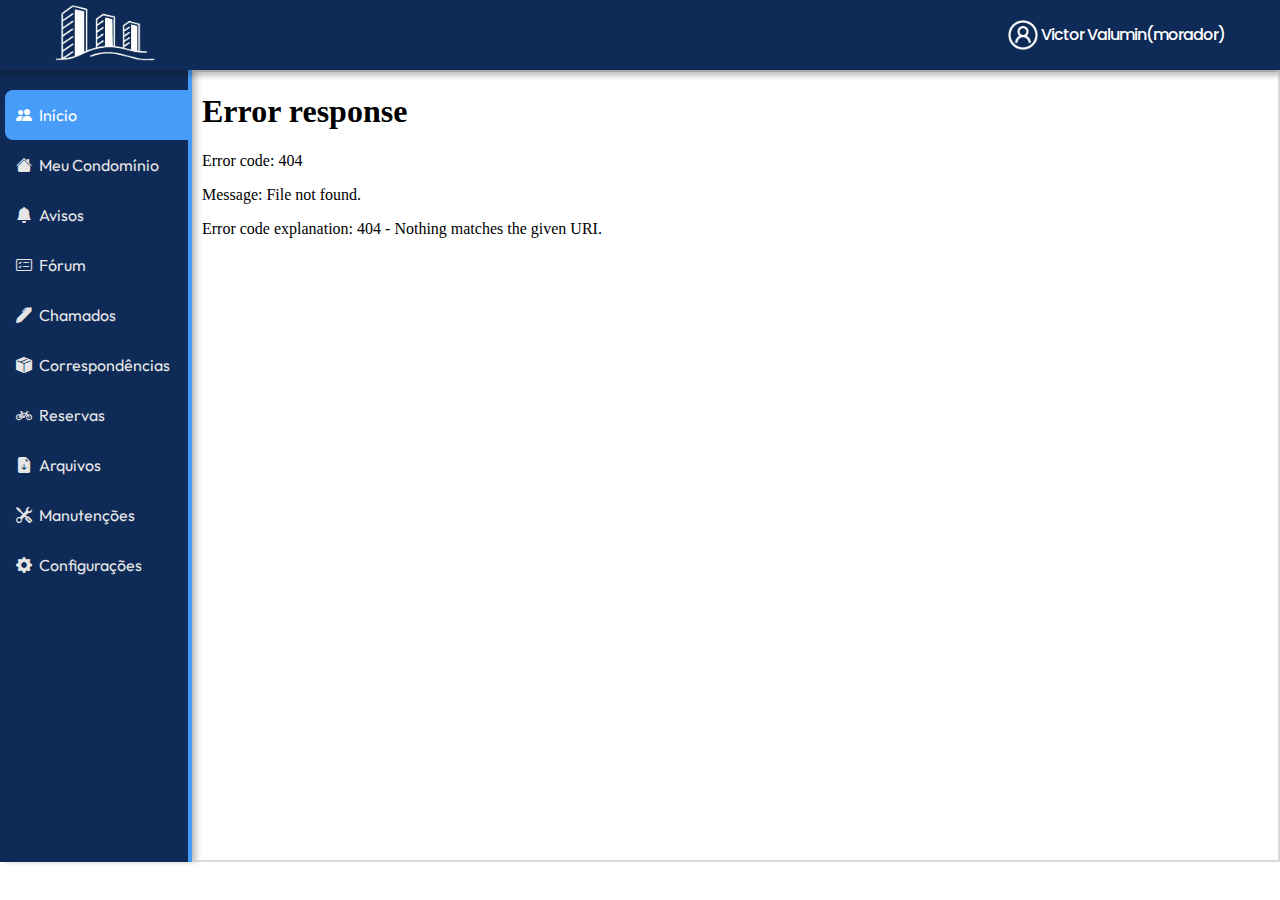
==== USER PAGE/user.html @ 7f694a09 "Primeiro commit" ====
<!DOCTYPE html>
<html lang="pt-BR">
<head>
    <meta charset="UTF-8">
    <meta http-equiv="X-UA-Compatible" content="IE=edge">
    <meta name="viewport" content="width=device-width, initial-scale=1">
    <link rel="stylesheet" href="user.css">
    <script src="user.js"></script>
    <link rel="icon" href="images.user/logonovacortada.png" type="image/x-icon">
    <title>User - Gerentia Condominium</title>
    <link rel="stylesheet" href="https://cdn.jsdelivr.net/npm/bootstrap-icons@1.10.5/font/bootstrap-icons.css">
</head>
<body>
    <header>
        <div class="logo-div">
        <a href="#"><img src="images.user/logonovacortada.png" alt="Logo do GC" class="logo"></a>
        </div>
        <div class="user-div">
                <a href="#">
                    <img src="images.user/user.png" alt="user" class="user-placeholder">
                    <span class="username">Victor Valumin(morador)</span>
                </a>
        </div>
    </header>
    <main>
        <div class="left-side">
            <nav class="menu-lateral">
                <ul>
                    <li class="item-menu">
                        <a id="a0" onclick="mudarIframeUrl('./../user.INICIO/inicio.html', 'Início'), selecionado('a0')" class="check">
                            <span class="icon"><i class="bi bi-people-fill"></i></span>
                            <span class="txt-link">Início</span>
                        </a>
                    </li>
                    <li class="item-menu">
                        <a id="a1" onclick="mudarIframeUrl('./../user.MEU/meu.html', 'Meu Condomínio'), selecionado('a1')">
                            <span class="icon"><i class="bi bi-house-fill"></i></span>
                            <span class="txt-link">Meu Condomínio</span>
                        </a>
                    </li>
                    <li class="item-menu">
                        <a id="a2" onclick="mudarIframeUrl('./../user.AVISOS/avisos.html', 'Avisos'), selecionado('a2')">
                            <span class="icon"><i class="bi bi-bell-fill"></i></span>
                            <span class="txt-link">Avisos</span>
                        </a>
                    </li>
                    <li class="item-menu">
                        <a id="a3" onclick="mudarIframeUrl('./../user.FORUM/forum.html', 'Fórum'), selecionado('a3')">
                            <span class="icon"><i class="bi bi-card-checklist"></i></span>
                            <span class="txt-link">Fórum</span>
                        </a>
                    </li>
                    <li class="item-menu">
                        <a id="a4" onclick="mudarIframeUrl('./../user.CHAMADOS/chamados.html', 'Chamados'), selecionado('a4')">
                            <span class="icon"><i class="bi bi-pen-fill"></i></span>
                            <span class="txt-link">Chamados</span>
                        </a>
                    </li>
                    <li class="item-menu">
                        <a id="a5" onclick="mudarIframeUrl('./../user.CORRESPONDENCIAS/correspondencias.html', 'Correspondências'), selecionado('a5')">
                            <span class="icon"><i class="bi bi-box-seam-fill"></i></span>
                            <span class="txt-link">Correspondências</span>
                        </a>
                    </li>
                    <li class="item-menu">
                        <a id="a6" onclick="mudarIframeUrl('./../user.RESERVAS/reservas.html', 'Reservas'), selecionado('a6')">
                            <span class="icon"><i class="bi bi-bicycle"></i></span>
                            <span class="txt-link">Reservas</span>
                        </a>
                    </li>
                    <li class="item-menu">
                        <a id="a7" onclick="mudarIframeUrl('./../user.ARQUIVOS/arquivos.html', 'Arquivos'), selecionado('a7')">
                            <span class="icon"><i class="bi bi-file-earmark-arrow-down-fill"></i></span>
                            <span class="txt-link">Arquivos</span>
                        </a>
                    </li>
                    <li class="item-menu">
                        <a id="a8" onclick="mudarIframeUrl('./../user.MANUTENCOES/manutencoes.html', 'Manutenções'), selecionado('a8')">
                            <span class="icon"><i class="bi bi-tools"></i></span>
                            <span class="txt-link">Manutenções</span>
                        </a>
                    </li>
                    <li class="item-menu">
                        <a id="a9" onclick="mudarIframeUrl('./../user.CONFIG/config.html', 'Configurações'), selecionado('a9')">
                            <span class="icon"><i class="bi bi-gear-fill"></i></span>
                            <span class="txt-link">Configurações</span>
                        </a>
                    </li>
                </ul>
            </nav>
        </div>
        <div class="right-side">
            <iframe id="iframeUrl" class="card-interface" src="./../user.INICIO/inicio.html" title="Início">

            </iframe>
        </div>
    </main>
</body>
</html>
---- USER PAGE/user.css ----
@import url('https://fonts.googleapis.com/css2?family=Caveat:wght@400;700&family=Ephesis&family=Libre+Baskerville&family=Lora&family=Open+Sans:wght@300;400;500;700;800&family=Outfit:wght@200;400;700&family=Poppins:wght@300;400;500;600;700;800;900&family=Roboto&display=swap');
*{
    margin: 0;
    padding: 0;
    box-sizing: border-box;
    text-decoration: none;
    list-style: none;
}

body{
    height: 100vh;
}
body, html {
    height: 100%;
    margin: 0;
    padding: 0;
  }

header{
    display: flex;
    justify-content: space-between;
    padding: 5px 55px;
    background-color: #0E2A56;
    box-shadow: 0px 6px 5px #18181842;
    position: relative;
    z-index: 3;
}
    .logo{
        width: 100px;
    }
    .user-div{
        display: flex;
        align-items: center;
        justify-content: center;
        font-family: 'Poppins', sans-serif;
    }
        .user-div a{
            background-color: transparent;
            border-color: transparent;
            display: flex;
            align-items: center;
            color: white;
        }
        .user-placeholder{
            height: auto;
            width: 36px;
            margin: none;
            justify-content: center;
            align-items: center;
        }
        .username{
            display: flex;
            align-items: center;
            justify-content: center;
            font-size: 16px;
            font-weight: 500;
            letter-spacing: -1px;
        }
/*fim header*/
main{
    display: flex;
    flex-direction: row;
}
    .left-side{
        width: 15vw;
        height: 88vh;
        display: flex;
        align-items: top;
        justify-content: left;
        background-color: #0E2A56;
        border-right: 4px solid #469CF7;
        box-shadow: 5px 0px 5px #b8b8b8b4;
        margin: 0;
        z-index: 2;
    }
        nav.menu-lateral{
            width: 100%;
            height:87%;
            background-color: transparent;
            padding-top: 20px;
            padding-left: 5px;
            display: flex;
            flex-direction: column;
            font-family: 'Outfit', sans-serif;
            font-weight: 400;
        }
            .menu-lateral ul li a{
                display: flex;
                color:#e6e6e6;
                padding-bottom: 5px;
                padding: 15px 6%;
                margin: 0px;
            }
                .menu-lateral .check{
                    background-color: #469CF7;
                    border-radius: 8px 0px 0px 8px;
                    color: rgb(255, 255, 255);
                }
                .menu-lateral ul li a .txt-link{
                margin-left: 7px;
                }
                .item-menu a:hover{
                    color: #ffffff;
                }

/*tela de exibição*/

.right-side{
    width: 85vw;
    height: auto;
    display: flex;
    flex-direction: row;
    justify-content: center;
    align-items: center;
    margin: 0;
    background-color: rgb(224, 224, 224);
    z-index: 1;
}
    .card-interface{
        height: 100%;
        width: 100%;
        border-style:solid;
        border-color: rgb(219, 219, 219);
        background-color: white;
        justify-content: center;
        align-items: center;
    }
    .card-aviso{
        height: 95%;
        width: 97%;
        display: flex;
        flex-direction: column;
        justify-content: top;
        align-items: center;
        padding: 20px 20px;
        border-radius: 23px;
        border-width: 2px;
        border-style:solid;
        border-color: #e0e0e0;
        background-color: rgb(253, 253, 253);
        gap: 0px;
    }
        .card-top{
            display: flex;
            flex-direction: row;
            margin: 0;
            width: 100%;
            height: 10vh;
            align-items: center;
            justify-content: space-between;
        }   
            .div-button{
                display: flex;    
                align-items: center;
                justify-content: left;
            }
                .novo-aviso{
                    background-color: #469CF7;
                    color: white;
                    width: 100%;
                    border: none;
                    border-radius: 4px;
                    font-weight: 700;
                    cursor: pointer;
                    font-family: 'Poppins', sans-serif;
                    font-size: 16px;
                    padding: 5px 20px;
                }
                .novo-aviso:hover{
                    background-color: #0e4dcc;
                }
            .div-search{
                display: flex;    
                flex-direction: row;
                align-items: center;
                justify-content: right;
            }
                .period-search{
                    display: flex;
                    flex: row;
                    gap: 10px;
                    font-family: 'Poppins', sans-serif;
                }
        .card-bottom{
            width: 100%;
            height: 75vh;
        }
            .message-box{
                width: 100%;
                height: 100px;
            }
                .message-top{
                    display: flex;
                    flex-direction: row;
                    align-items: center;
                }
                    .img-sender{
                        padding: 15px 10px;
                    }
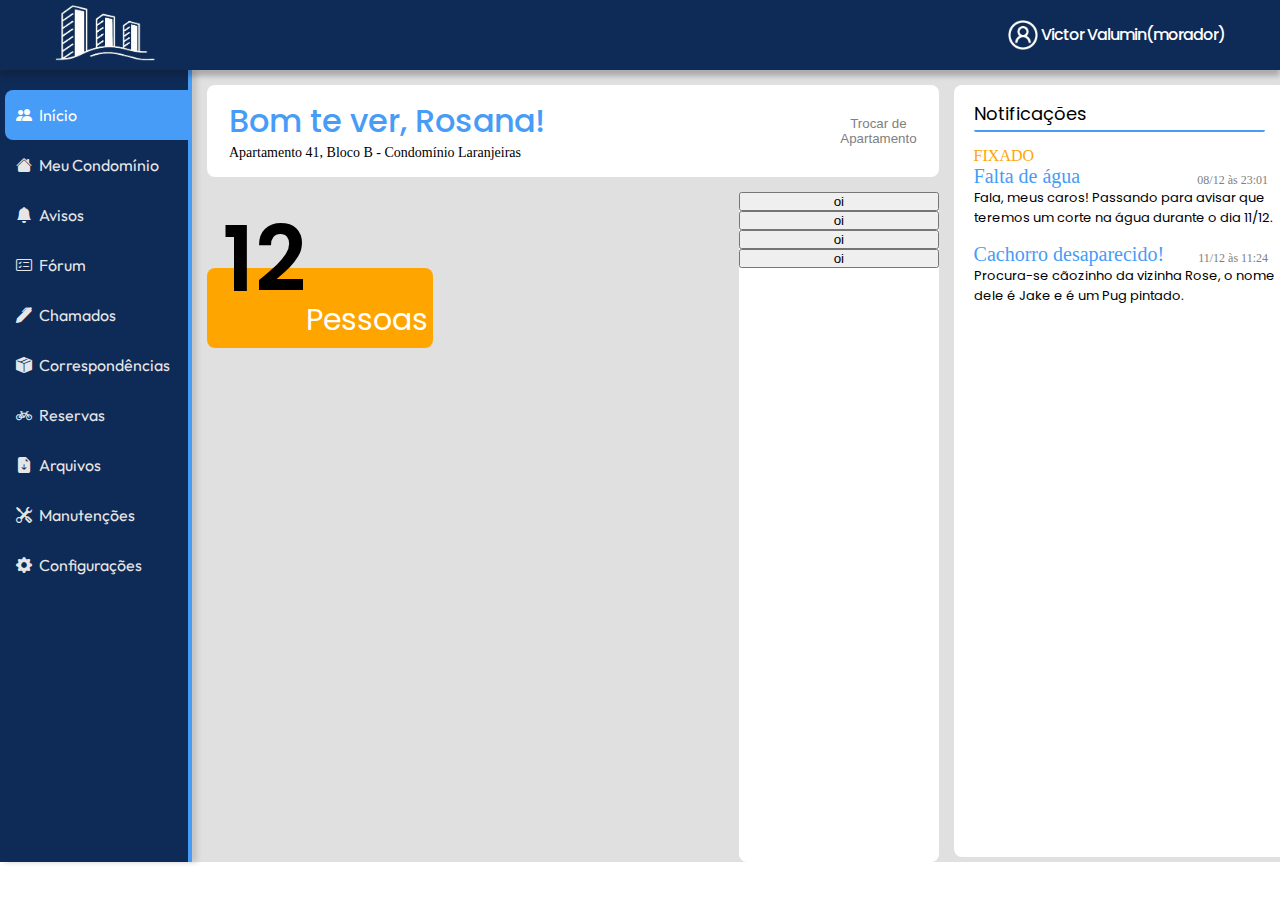
==== commit 71398aa9: "Adição da tela Inicio quase finalizada e pequenas atualizações" ====
--- a/USER PAGE/user.html
+++ b/USER PAGE/user.html
@@ -89,10 +89,81 @@
                 </ul>
             </nav>
         </div>
+
         <div class="right-side">
-            <iframe id="iframeUrl" class="card-interface" src="./../user.INICIO/inicio.html" title="Início">
+            <div class="leftright-side">
+                <div class="top-balloon">
+                    <div class="left-part">
+                        <div class="top-text">
+                            Bom te ver, Rosana!
+                        </div>
+                        <div class="bottom-text">
+                            Apartamento 41, Bloco B - Condomínio Laranjeiras
+                        </div>
+                    </div>
+                    <div class="right-part">
+                        <button class="trocar-apartamento">Trocar de <br>Apartamento</button>
+                    </div>
+                </div>
+                <div class="bottom-balloon">
+                    <div class="bottom-balloon-left">
+                        <div class="user-stats">
+                            <div class="stats-value">
+                                12
+                            </div>
+                            <div class="stats-box">
+                                <div class="stats-owner">
+                                    Pessoas
+                                </div>
+                            </div>
+                        </div>
+                    </div>
+                    <div class="bottom-balloon-right">
+                        <button>oi</button>
+                        <button>oi</button>
+                        <button>oi</button>
+                        <button>oi</button>
+                    </div>
+                </div>
+            </div>
 
-            </iframe>
+            <div class="rightright-side">
+                <div class="notification-side-balloon">
+                    <div class="notifications">
+                        Notificações
+                    </div>
+                    <div class="notification-box">
+                        <div class="pinned">
+                            Fixado
+                        </div>
+                        <div class="notification-top">
+                            <div class="notification-title">
+                                Falta de água
+                            </div>
+                            <div class="notification-time">
+                                08/12 às 23:01
+                            </div>
+                        </div>
+                        <div class="notification-text">
+                            Fala, meus caros! Passando para avisar que teremos um corte na água durante o dia 11/12.
+                        </div>
+                    </div>
+
+                    <div class="notification-box">
+                        <div class="notification-top">
+                            <div class="notification-title">
+                                Cachorro desaparecido!
+                            </div>
+                            <div class="notification-time">
+                                11/12 às 11:24
+                            </div>
+                        </div>
+                        <div class="notification-text">
+                            Procura-se cãozinho da vizinha Rose, o nome dele é Jake e é um Pug pintado.
+                        </div>   
+                    </div>
+                </div>
+            </div>
         </div>
     </main>
 </body>
--- a/USER PAGE/user.css
+++ b/USER PAGE/user.css
@@ -44,7 +44,6 @@
         .user-placeholder{
             height: auto;
             width: 36px;
-            margin: none;
             justify-content: center;
             align-items: center;
         }
@@ -90,8 +89,14 @@
                 padding-bottom: 5px;
                 padding: 15px 6%;
                 margin: 0px;
+                cursor: pointer;
             }
                 .menu-lateral .check{
+                    background-color: #469CF7;
+                    border-radius: 8px 0px 0px 8px;
+                    color: rgb(255, 255, 255);
+                }
+                .menu-lateral ul li a:hover{
                     background-color: #469CF7;
                     border-radius: 8px 0px 0px 8px;
                     color: rgb(255, 255, 255);
@@ -116,84 +121,166 @@
     background-color: rgb(224, 224, 224);
     z-index: 1;
 }
-    .card-interface{
-        height: 100%;
-        width: 100%;
-        border-style:solid;
-        border-color: rgb(219, 219, 219);
-        background-color: white;
-        justify-content: center;
-        align-items: center;
-    }
-    .card-aviso{
-        height: 95%;
-        width: 97%;
+   .leftright-side{
+    display: flex;
+    flex-direction: column;
+    justify-content: top;
+    align-items: top;
+    width: 70%;
+    height: 100%;
+   }
+        .top-balloon{
+            display: flex;
+            flex: row;
+            align-items:flex-start;
+            justify-content: center;
+            background-color: white;
+            border-radius: 8px;
+            justify-content: space-between;
+            margin: 15px;
+        }
+            .left-part{
+                display: flex;
+                flex-direction: column;
+                padding:12px;
+                padding-left: 22px;
+                padding-bottom: 16px;
+            }
+                .top-text{
+                    font-family: 'Poppins';
+                    font-size: 32px;
+                    color: #469CF7;
+                    font-weight: 500;
+                }
+                .bottom-text{
+                    font-family: 'Times New Roman', Times, serif;
+                    font-size: 14px;
+                    font-weight: 500;
+                }
+            .right-part{
+                display: flex;
+                flex-direction: row;
+                align-items: center;
+                justify-content: center;
+                align-self: center;
+            }
+                .trocar-apartamento{
+                    display: flex;
+                    border: none;
+                    background-color: transparent;
+                    color: gray;
+                    cursor: pointer;
+                    padding-right: 22px;
+                }
+                    .trocar-apartamento:hover{
+                        color:#0E2A56;
+                    }
+        .bottom-balloon{
+         display: flex;
+         flex-direction: row;
+         background-color: transparent;   
+         height: 100%;
+        }
+            .bottom-balloon-left{
+                display: flex;
+                height: 100%;
+                width: 80%;
+            }
+                .user-stats{
+                    display: flex;
+                    flex-direction: column;
+                    font-family: 'Poppins';
+                    margin-left: 15px;
+                    margin-right: 15px;
+                    width: 100%;
+                }
+                    .stats-value{
+                    font-size: 90px;
+                    font-weight: 600;
+                    margin-left: 15px;
+                    margin-bottom: -60px;
+                    z-index: 1;
+                    }
+                    .stats-box{
+                        display: flex;
+                        background-color: orange;
+                        border-radius: 8px;
+                        width: 45%;
+                        height: 80px;
+                        align-items: flex-end;
+                        justify-content: flex-end;
+                    }
+                        .stats-owner{
+                            color: white;
+                            font-size: 30px;
+                            margin: 5px;
+                        }
+        .bottom-balloon-right{
+            display: flex;
+            flex-direction: column;
+            padding: px;
+            background-color: white;
+            border-radius: 8px;
+            height: 100%;
+            width: 30%;
+            margin-left: 15px;
+            margin-right: 15px;
+            margin-bottom: 150px;
+        }
+    .rightright-side{
         display: flex;
         flex-direction: column;
-        justify-content: top;
-        align-items: center;
-        padding: 20px 20px;
-        border-radius: 23px;
-        border-width: 2px;
-        border-style:solid;
-        border-color: #e0e0e0;
-        background-color: rgb(253, 253, 253);
-        gap: 0px;
-    }
-        .card-top{
-            display: flex;
-            flex-direction: row;
-            margin: 0;
-            width: 100%;
-            height: 10vh;
-            align-items: center;
-            justify-content: space-between;
-        }   
-            .div-button{
-                display: flex;    
-                align-items: center;
-                justify-content: left;
-            }
-                .novo-aviso{
-                    background-color: #469CF7;
-                    color: white;
-                    width: 100%;
-                    border: none;
-                    border-radius: 4px;
-                    font-weight: 700;
-                    cursor: pointer;
-                    font-family: 'Poppins', sans-serif;
+        width: 30%;
+        height: 100%;
+    }
+        .notification-side-balloon{
+            display: flex;
+            flex-direction: column;
+            padding-top: 15px;
+            padding-left: 20px;
+            background-color: white;
+            border-top-left-radius: 8px;
+            border-bottom-left-radius: 8px;
+            margin-top: 15px;
+            margin-bottom: 5px;
+            height: 100%;
+        }
+            .notifications{
+                display: flex;
+                font-family: 'Poppins';
+                font-size: 18px;
+                border-bottom: 2px solid #469CF7;
+                border-radius: 2px;
+                margin-right: 15px;
+                padding-bottom: 3px;
+                margin-bottom: 15px;
+            }
+            .notification-box{
+                font-family: 'Times New Roman', Times, serif;
+                margin-bottom: 15px;
+            }
+                .pinned{
+                    color: orange;
+                    text-transform: uppercase;
                     font-size: 16px;
-                    padding: 5px 20px;
-                }
-                .novo-aviso:hover{
-                    background-color: #0e4dcc;
-                }
-            .div-search{
-                display: flex;    
-                flex-direction: row;
-                align-items: center;
-                justify-content: right;
-            }
-                .period-search{
-                    display: flex;
-                    flex: row;
-                    gap: 10px;
-                    font-family: 'Poppins', sans-serif;
-                }
-        .card-bottom{
-            width: 100%;
-            height: 75vh;
-        }
-            .message-box{
-                width: 100%;
-                height: 100px;
-            }
-                .message-top{
+                    visibility: visible;
+                }
+                .notification-top{
                     display: flex;
                     flex-direction: row;
-                    align-items: center;
-                }
-                    .img-sender{
-                        padding: 15px 10px;
-                    }+                    justify-content: space-between;
+                    margin-right: 12px;
+                }
+                    .notification-title{
+                        color: #469CF7;
+                        font-size: 20px;
+                    }
+                    .notification-time{
+                        color: gray;
+                        font-size: 12px;
+                        padding-top: 8px;
+                    }
+                .notification-text{
+                    font-family: 'Poppins';
+                    font-size: 13px;
+                }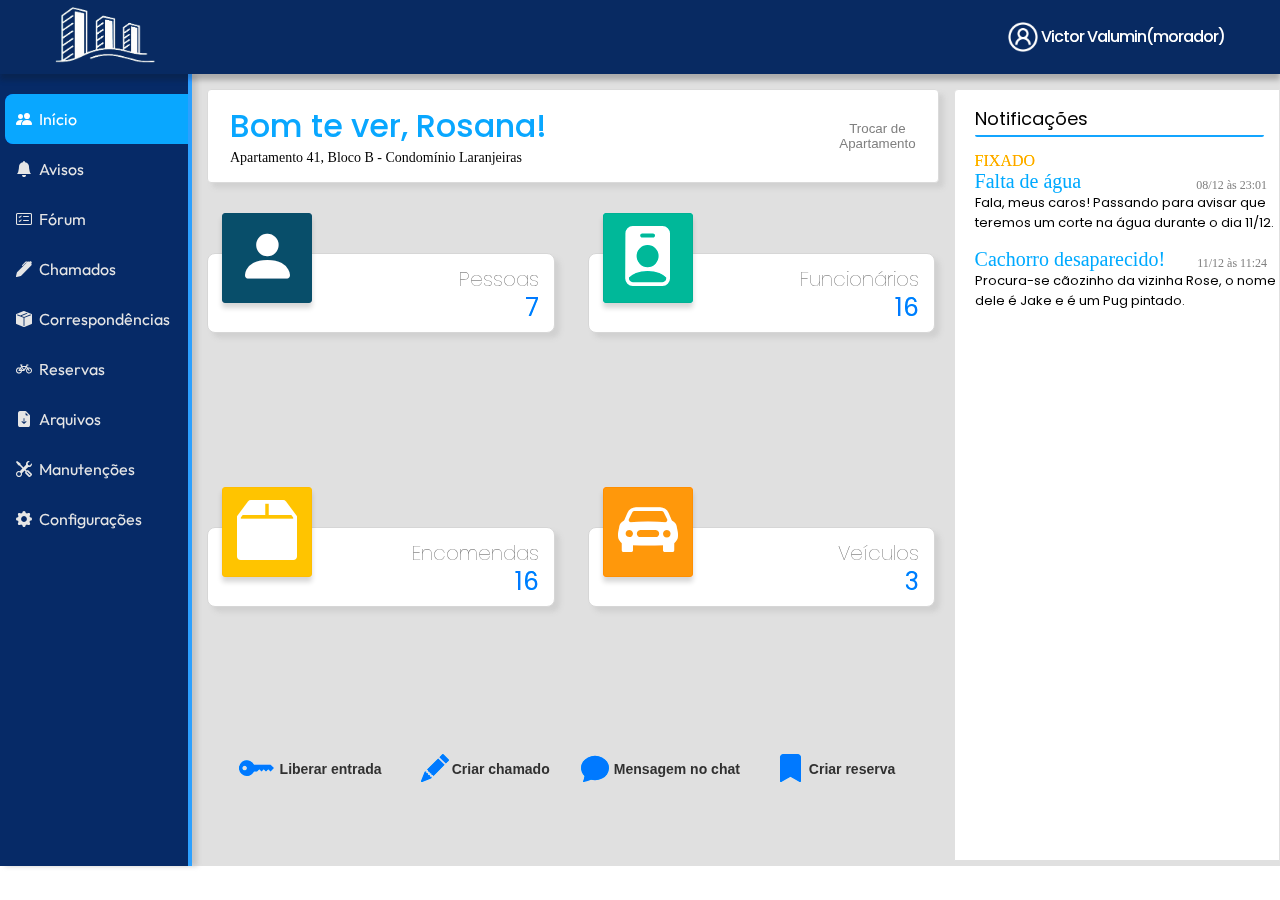
==== commit a994c5ce: "Finalização da tela Inicio e pequenas mudanças" ====
--- a/USER PAGE/user.html
+++ b/USER PAGE/user.html
@@ -33,55 +33,49 @@
                         </a>
                     </li>
                     <li class="item-menu">
-                        <a id="a1" onclick="mudarIframeUrl('./../user.MEU/meu.html', 'Meu Condomínio'), selecionado('a1')">
-                            <span class="icon"><i class="bi bi-house-fill"></i></span>
-                            <span class="txt-link">Meu Condomínio</span>
-                        </a>
-                    </li>
-                    <li class="item-menu">
-                        <a id="a2" onclick="mudarIframeUrl('./../user.AVISOS/avisos.html', 'Avisos'), selecionado('a2')">
+                        <a id="a1" onclick="mudarIframeUrl('./../user.AVISOS/avisos.html', 'Avisos'), selecionado('a2')">
                             <span class="icon"><i class="bi bi-bell-fill"></i></span>
                             <span class="txt-link">Avisos</span>
                         </a>
                     </li>
                     <li class="item-menu">
-                        <a id="a3" onclick="mudarIframeUrl('./../user.FORUM/forum.html', 'Fórum'), selecionado('a3')">
+                        <a id="a2" onclick="mudarIframeUrl('./../user.FORUM/forum.html', 'Fórum'), selecionado('a3')">
                             <span class="icon"><i class="bi bi-card-checklist"></i></span>
                             <span class="txt-link">Fórum</span>
                         </a>
                     </li>
                     <li class="item-menu">
-                        <a id="a4" onclick="mudarIframeUrl('./../user.CHAMADOS/chamados.html', 'Chamados'), selecionado('a4')">
+                        <a id="a3" onclick="mudarIframeUrl('./../user.CHAMADOS/chamados.html', 'Chamados'), selecionado('a4')">
                             <span class="icon"><i class="bi bi-pen-fill"></i></span>
                             <span class="txt-link">Chamados</span>
                         </a>
                     </li>
                     <li class="item-menu">
-                        <a id="a5" onclick="mudarIframeUrl('./../user.CORRESPONDENCIAS/correspondencias.html', 'Correspondências'), selecionado('a5')">
+                        <a id="a4" onclick="mudarIframeUrl('./../user.CORRESPONDENCIAS/correspondencias.html', 'Correspondências'), selecionado('a5')">
                             <span class="icon"><i class="bi bi-box-seam-fill"></i></span>
                             <span class="txt-link">Correspondências</span>
                         </a>
                     </li>
                     <li class="item-menu">
-                        <a id="a6" onclick="mudarIframeUrl('./../user.RESERVAS/reservas.html', 'Reservas'), selecionado('a6')">
+                        <a id="a5" onclick="mudarIframeUrl('./../user.RESERVAS/reservas.html', 'Reservas'), selecionado('a6')">
                             <span class="icon"><i class="bi bi-bicycle"></i></span>
                             <span class="txt-link">Reservas</span>
                         </a>
                     </li>
                     <li class="item-menu">
-                        <a id="a7" onclick="mudarIframeUrl('./../user.ARQUIVOS/arquivos.html', 'Arquivos'), selecionado('a7')">
+                        <a id="a6" onclick="mudarIframeUrl('./../user.ARQUIVOS/arquivos.html', 'Arquivos'), selecionado('a7')">
                             <span class="icon"><i class="bi bi-file-earmark-arrow-down-fill"></i></span>
                             <span class="txt-link">Arquivos</span>
                         </a>
                     </li>
                     <li class="item-menu">
-                        <a id="a8" onclick="mudarIframeUrl('./../user.MANUTENCOES/manutencoes.html', 'Manutenções'), selecionado('a8')">
+                        <a id="a7" onclick="mudarIframeUrl('./../user.MANUTENCOES/manutencoes.html', 'Manutenções'), selecionado('a8')">
                             <span class="icon"><i class="bi bi-tools"></i></span>
                             <span class="txt-link">Manutenções</span>
                         </a>
                     </li>
                     <li class="item-menu">
-                        <a id="a9" onclick="mudarIframeUrl('./../user.CONFIG/config.html', 'Configurações'), selecionado('a9')">
+                        <a id="a8" onclick="mudarIframeUrl('./../user.CONFIG/config.html', 'Configurações'), selecionado('a9')">
                             <span class="icon"><i class="bi bi-gear-fill"></i></span>
                             <span class="txt-link">Configurações</span>
                         </a>
@@ -107,22 +101,94 @@
                 </div>
                 <div class="bottom-balloon">
                     <div class="bottom-balloon-left">
-                        <div class="user-stats">
-                            <div class="stats-value">
-                                12
-                            </div>
-                            <div class="stats-box">
-                                <div class="stats-owner">
-                                    Pessoas
-                                </div>
+
+                        <div class="stats-section">
+                            <div class="user-stats">
+                                <div class="stats-value1">
+                                    <i class="bi bi-person-fill"></i>
+                                </div>
+                                <button class="stats-box" title="Visualizar todos as pessoas cadastradas por mim">
+                                    <div class="stats-owner">
+                                        Pessoas
+                                    </div>
+                                    <div class="stats-number">
+                                        7
+                                    </div>
+                                </button>
+                            </div>
+
+                            <div class="user-stats">
+                                <div class="stats-value2">
+                                    <i class="bi bi-person-badge-fill"></i>
+                                </div>
+                                <button class="stats-box" title="Visualizar todos os funcionários">
+                                    <div class="stats-owner">
+                                        Funcionários
+                                    </div>
+                                    <div class="stats-number">
+                                        16
+                                    </div>
+                                </button>
+                            </div>
+                        </div>
+
+                        <div class="stats-section">
+                            <div class="user-stats">
+                                <div class="stats-value3">
+                                    <i class="bi bi-box2-fill"></i>
+                                </div>
+                                <button class="stats-box" title="Ir para Correspondências ">
+                                    <div class="stats-owner">
+                                        Encomendas
+                                    </div>
+                                    <div class="stats-number">
+                                        16
+                                    </div>
+                                </button>
+                            </div>
+
+                            <div class="user-stats">
+                                <div class="stats-value4">
+                                    <i class="bi bi-car-front-fill"></i>
+                                </div>
+                                <button class="stats-box" title="Visualizar todos os meus veículos">
+                                    <div class="stats-owner">
+                                        Veículos
+                                    </div>
+                                    <div class="stats-number">
+                                        3
+                                    </div>
+                                </button>
                             </div>
                         </div>
                     </div>
                     <div class="bottom-balloon-right">
-                        <button>oi</button>
-                        <button>oi</button>
-                        <button>oi</button>
-                        <button>oi</button>
+                        <div class="btn-section">
+                            <button class="btn1" title="Liberar entrada">
+                                <i class="bi bi-key-fill" ></i>
+                                <div class="btn-name">
+                                    Liberar entrada
+                                </div>
+                            </button>
+                            <button class="btn2" title="Criar chamado">
+                                <i class="bi bi-pencil-fill"></i>
+                                <div class="btn-name">
+                                    Criar chamado
+                                </div>
+                            </button>
+                            <button class="btn3" title="Mensagem no chat">
+                                <i class="bi bi-chat-fill"></i>
+                                <div class="btn-name">
+                                    Mensagem no chat
+                                </div>
+                            </button>
+                            <button class="btn4" title="Criar reserva">
+                                <i class="bi bi-bookmark-fill"></i>
+                                <div class="btn-name">
+                                    Criar reserva
+                                </div>
+                            </button>
+                        </div>
                     </div>
                 </div>
             </div>
--- a/USER PAGE/user.css
+++ b/USER PAGE/user.css
@@ -5,13 +5,14 @@
     box-sizing: border-box;
     text-decoration: none;
     list-style: none;
+    filter: saturate(108%);
 }
 
 body{
-    height: 100vh;
+    height: 10vh;
+    overflow: hidden;
 }
 body, html {
-    height: 100%;
     margin: 0;
     padding: 0;
   }
@@ -19,7 +20,7 @@
 header{
     display: flex;
     justify-content: space-between;
-    padding: 5px 55px;
+    padding: 7px 55px;
     background-color: #0E2A56;
     box-shadow: 0px 6px 5px #18181842;
     position: relative;
@@ -135,7 +136,11 @@
             align-items:flex-start;
             justify-content: center;
             background-color: white;
-            border-radius: 8px;
+            box-shadow: 5px 5px 5px #8383832c;
+            border-width: 1px;
+            border-style: solid;
+            border-color: rgb(218, 218, 218);
+            border-radius: 4px;
             justify-content: space-between;
             margin: 15px;
         }
@@ -177,56 +182,263 @@
                     }
         .bottom-balloon{
          display: flex;
-         flex-direction: row;
+         flex-direction: column;
+         align-items: center;
          background-color: transparent;   
          height: 100%;
         }
             .bottom-balloon-left{
                 display: flex;
-                height: 100%;
-                width: 80%;
-            }
-                .user-stats{
-                    display: flex;
-                    flex-direction: column;
-                    font-family: 'Poppins';
-                    margin-left: 15px;
-                    margin-right: 15px;
+                flex-direction: column;
+                height: 82%;
+                width: 100%;
+            }
+                .stats-section{
+                    display: flex;
+                    height: 100%;
                     width: 100%;
-                }
-                    .stats-value{
-                    font-size: 90px;
-                    font-weight: 600;
-                    margin-left: 15px;
-                    margin-bottom: -60px;
-                    z-index: 1;
-                    }
-                    .stats-box{
+                    margin-top: 15px;
+                }
+                    .user-stats{
                         display: flex;
-                        background-color: orange;
-                        border-radius: 8px;
-                        width: 45%;
-                        height: 80px;
-                        align-items: flex-end;
-                        justify-content: flex-end;
-                    }
-                        .stats-owner{
+                        flex-direction: column;
+                        font-family: 'Poppins';
+                        width: 100%;
+                        height: 100%;
+                        margin-left: 15px;
+                    }
+                        .stats-value1{
+                            display: flex;
+                            background-color: #264653;
                             color: white;
-                            font-size: 30px;
-                            margin: 5px;
+                            box-shadow: 0px 5px 5px #1818182c;
+                            border-style: solid;
+                            border-width: 1px;
+                            border-color: #264653;
+                            font-size: 60px;
+                            height: 90px;
+                            width: 90px;
+                            justify-content: center;
+                            align-items: center;
+                            font-weight: 600;
+                            margin-bottom: 15px;
+                            margin-left: 15px;
+                            border-radius: 3px;
+                            z-index: 1;
                         }
+                        .stats-value2{
+                            display: flex;
+                            background-color: #2A9D8F;
+                            color: white;
+                            box-shadow: 0px 5px 5px #1818182c;
+                            border-style: solid;
+                            border-width: 1px;
+                            border-color: #28978a;
+                            position: relative;
+                            font-size: 60px;
+                            height: 90px;
+                            width: 90px;
+                            justify-content: center;
+                            align-items: center;
+                            font-weight: 600;
+                            margin-bottom: 15px;
+                            margin-left: 15px;
+                            border-radius: 3px;
+                            z-index: 1;
+                        }
+                        .stats-value3{
+                            display: flex;
+                            background-color: #E9C46A;
+                            color: white;
+                            box-shadow: 0px 5px 5px #1818182c;
+                            border-style: solid;
+                            border-width: 1px;
+                            border-color: #dfbd67;
+                            position: relative;
+                            font-size: 60px;
+                            height: 90px;
+                            width: 90px;
+                            justify-content: center;
+                            align-items: center;
+                            font-weight: 600;
+                            margin-bottom: 15px;
+                            margin-left: 15px;
+                            border-radius: 3px;
+                            z-index: 1;
+                        }
+                        .stats-value4{
+                            display: flex;
+                            background-color: #F4A261;
+                            color: white;
+                            box-shadow: 0px 5px 5px #1818182c;
+                            border-style: solid;
+                            border-width: 1px;
+                            border-color: #eb9957;
+                            position: relative;
+                            font-size: 60px;
+                            height: 90px;
+                            width: 90px;
+                            justify-content: center;
+                            align-items: center;
+                            font-weight: 600;
+                            margin-bottom: 15px;
+                            margin-left: 15px;
+                            border-radius: 3px;
+                            z-index: 1;
+                        }
+                        .stats-box{
+                            display: flex;
+                            flex-direction: column;
+                            background-color: white;
+                            border-width: 1px;
+                            border-style: solid;
+                            border-color: rgb(214, 214, 214);
+                            box-shadow: 5px 5px 5px #8383832c;
+                            border-radius: 8px;
+                            width: 95%;
+                            height: 80px;
+                            margin-top: -65px;
+                            align-items: flex-end;
+                            justify-content: flex-end;
+                            font-family: 'Poppins';
+                            cursor: pointer;
+                        }
+                            .stats-box:hover{
+                                background-color: rgb(239, 253, 255);
+                            }
+                            .stats-owner{
+                                color: rgb(80, 80, 80);
+                                font-size: 20px;
+                                font-weight: 100;
+                                margin-right: 15px;
+                                margin-bottom: -5px;
+                            }
+                            .stats-number{
+                                color: #266fbe;
+                                font-size: 25px;
+                                margin-right: 15px;
+                                padding-bottom: 5px;
+                            }
         .bottom-balloon-right{
             display: flex;
-            flex-direction: column;
-            padding: px;
-            background-color: white;
-            border-radius: 8px;
-            height: 100%;
-            width: 30%;
-            margin-left: 15px;
-            margin-right: 15px;
-            margin-bottom: 150px;
-        }
+            width: 100%;
+            justify-content: center;
+            margin-top: 5px;
+        }
+            .btn-section{
+                display: flex;
+                flex-direction: row;
+                background-color: transparent;
+                height: 50%;
+                width: 100%;
+                align-items: center;
+                justify-content: center;
+                font-family:'Poppins';
+            }
+                .btn1{
+                    display: flex;
+                    border-style:solid;
+                    border-width: 1px;
+                    height: 45px;
+                    width: 23%;
+                    border-radius: 8px;
+                    margin-top: 10px;
+                    background-color: transparent;
+                    cursor: pointer;
+                    justify-content: center;
+                    align-items: center;
+                    font-weight: 600;
+                    font-size: 14px;
+                    color: rgb(49, 49, 49);
+                    border: none;
+                    transition: 0.1s ease-out;
+                }
+                .btn1 i{
+                    color: #266fbe;
+                    font-size: 36px;  
+                    margin-right: 5px;
+                }
+                    .btn1:hover{
+                        background-color: rgb(239, 253, 255);
+                    }
+                .btn2{
+                    display: flex;
+                    border-style:solid;
+                    border-width: 1px;
+                    height: 45px;
+                    width: 23%;
+                    border-radius: 8px;
+                    margin-top: 10px;
+                    background-color: transparent;
+                    cursor: pointer;
+                    justify-content: center;
+                    align-items: center;
+                    font-weight: 600;
+                    font-size: 14px;
+                    color: rgb(49, 49, 49);
+                    border: none;
+                    transition: 0.1s ease-out;
+                }
+                    .btn2 i{
+                        color: #266fbe;
+                        font-size: 28px;
+                        margin-right: 3px;
+                    }
+                    .btn2:hover{
+                        background-color: rgb(239, 253, 255);
+                    }
+                .btn3{
+                    display: flex;
+                    border-style:solid;
+                    border-width: 1px;
+                    height: 45px;
+                    width: 23%;
+                    border-radius: 8px;
+                    margin-top: 10px;
+                    background-color: transparent;
+                    cursor: pointer;
+                    justify-content: center;
+                    align-items: center;
+                    font-weight: 600;
+                    font-size: 14px;
+                    color: rgb(49, 49, 49);
+                    border: none;
+                    transition: 0.1s ease-out;
+                }
+                    .btn3 i{
+                        color: #266fbe;
+                        font-size: 28px;
+                        margin-right: 5px;  
+                    }
+                    .btn3:hover{
+                        background-color: rgb(239, 253, 255);
+                    }
+                .btn4{
+                    display: flex;
+                    border-style:solid;
+                    border-width: 1px;
+                    height: 45px;
+                    width: 23%;
+                    border-radius: 8px;
+                    margin-top: 10px;
+                    background-color: transparent;
+                    cursor: pointer;
+                    justify-content: center;
+                    align-items: center;
+                    font-weight: 600;
+                    font-size: 14px;
+                    color: rgb(49, 49, 49);
+                    border: none;
+                    transition: 0.1s ease-out;
+                }
+                    .btn4 i{
+                        color: #266fbe;
+                        font-size: 28px;
+                        margin-right: 5px;  
+                    }
+                    .btn4:hover{
+                        background-color: rgb(239, 253, 255);
+                    }
     .rightright-side{
         display: flex;
         flex-direction: column;
@@ -239,8 +451,10 @@
             padding-top: 15px;
             padding-left: 20px;
             background-color: white;
-            border-top-left-radius: 8px;
-            border-bottom-left-radius: 8px;
+            border-color: rgb(224, 224, 224);
+            border-width: 1px;
+            border-style: solid;
+            border-top-left-radius: 4px;
             margin-top: 15px;
             margin-bottom: 5px;
             height: 100%;
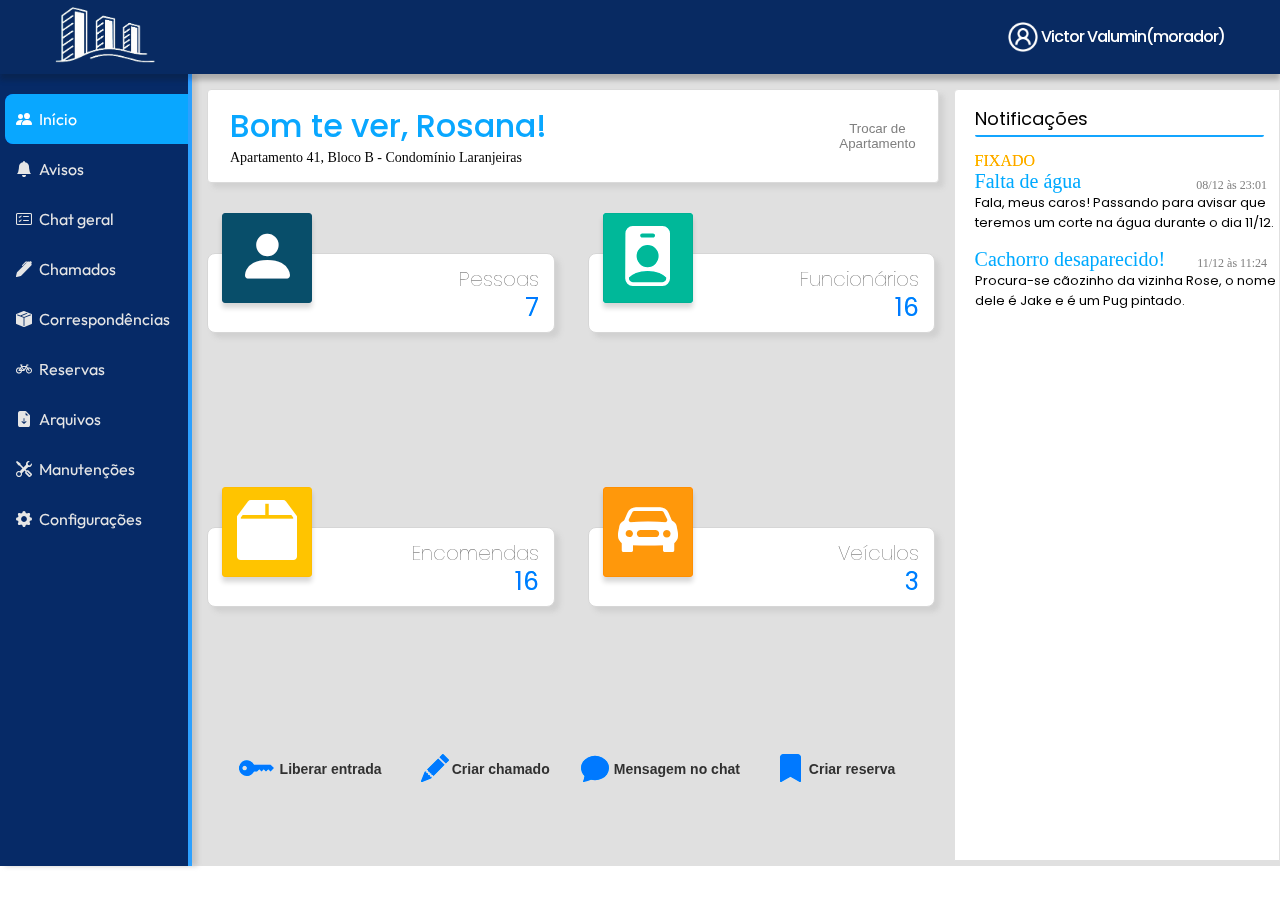
==== commit ce8d7f82: "Adição da tela Chat finalizada" ====
--- a/USER PAGE/user.html
+++ b/USER PAGE/user.html
@@ -41,7 +41,7 @@
                     <li class="item-menu">
                         <a id="a2" onclick="mudarIframeUrl('./../user.FORUM/forum.html', 'Fórum'), selecionado('a3')">
                             <span class="icon"><i class="bi bi-card-checklist"></i></span>
-                            <span class="txt-link">Fórum</span>
+                            <span class="txt-link">Chat geral</span>
                         </a>
                     </li>
                     <li class="item-menu">
--- a/USER PAGE/user.css
+++ b/USER PAGE/user.css
@@ -28,6 +28,8 @@
 }
     .logo{
         width: 100px;
+        pointer-events: none;
+        user-select:none;
     }
     .user-div{
         display: flex;
@@ -47,6 +49,9 @@
             width: 36px;
             justify-content: center;
             align-items: center;
+            pointer-events: none;
+            user-select: none;
+            
         }
         .username{
             display: flex;
